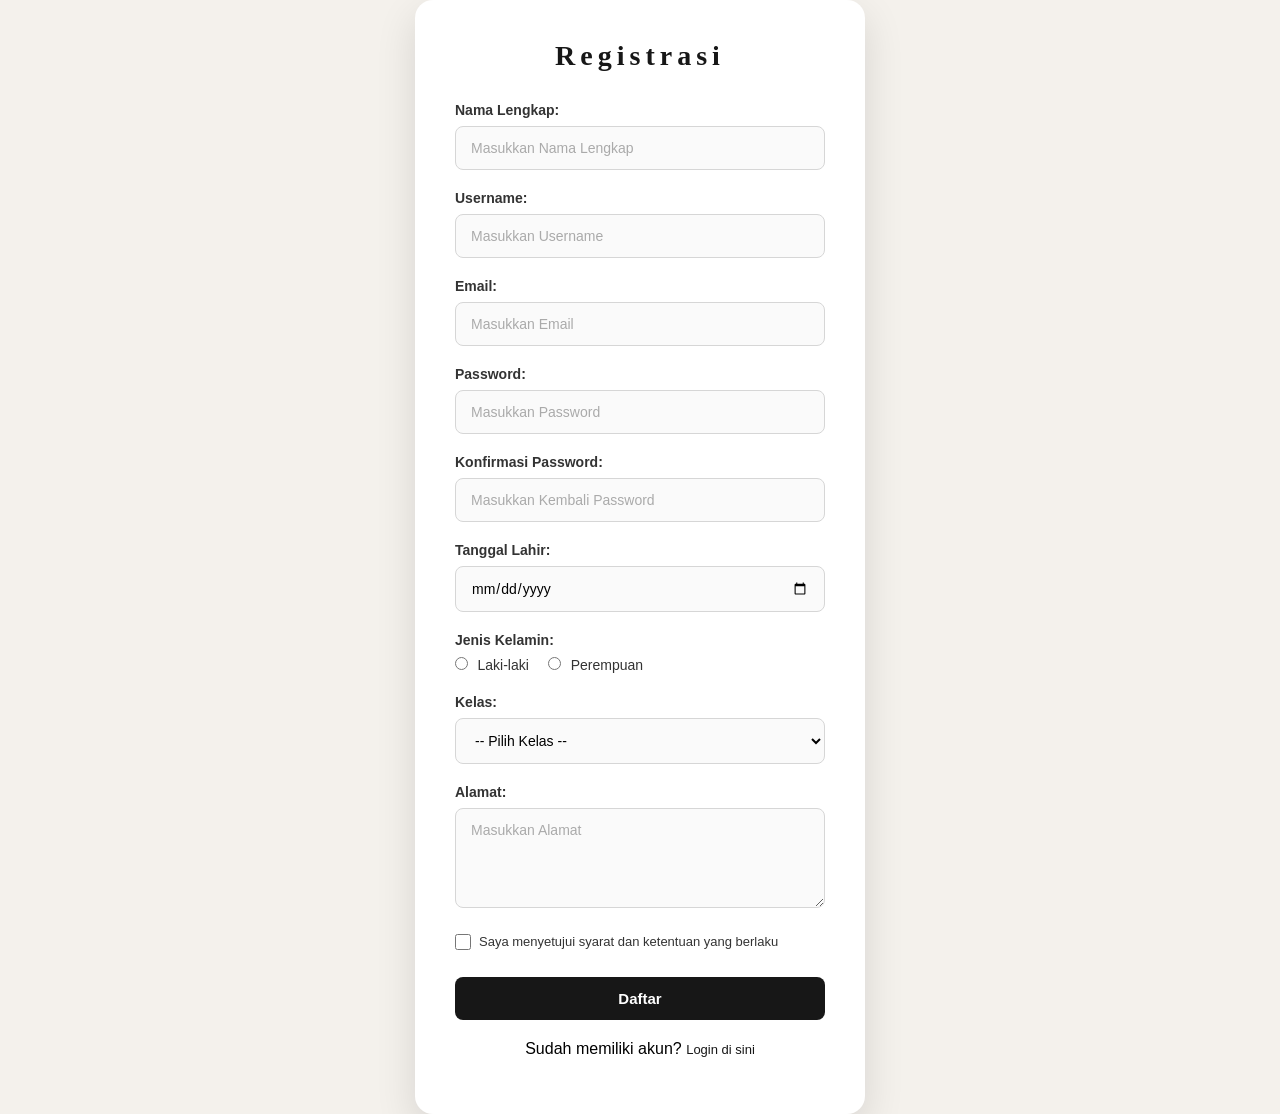
==== register.html @ 626bfd66 "Add register page and update login & register styles" ====
<!DOCTYPE html>
<html lang="en">

<head>
    <meta charset="UTF-8">
    <meta name="viewport" content="width=device-width, initial-scale=1.0">
    <title>Register</title>
    <link rel="stylesheet" href="style.css">
</head>

<body>

    <div class="register-container">

        <h1>Registrasi</h1>

        <form action="#">

            <label for="nama">Nama Lengkap:</label>
            <input type="text" name="nama" id="nama" placeholder="Masukkan Nama Lengkap" required>

            <label for="username">Username:</label>
            <input type="text" name="username" id="username" placeholder="Masukkan Username" required>

            <label for="email">Email:</label>
            <input type="email" id="email" name="email" placeholder="Masukkan Email" required>

            <label for="password">Password:</label>
            <input type="password" id="password" name="password" placeholder="Masukkan Password" required>

            <label for="konfirmasi-password">Konfirmasi Password:</label>
            <input type="password" id="konfirmasi-password" name="konfirmasi-password"
                placeholder="Masukkan Kembali Password">

            <label for="tanggal-lahir">Tanggal Lahir:</label>
            <input type="date" id="tanggal-lahir" name="tanggal-lahir">

            <label>Jenis Kelamin:</label>

            <div class="radio-group">
                <input type="radio" id="laki-laki" name="jenis-kelamin" value="Laki-laki">
                <label for="laki-laki">Laki-laki</label>

                <input type="radio" id="perempuan" name="jenis-kelamin" value="Perempuan">
                <label for="perempuan">Perempuan</label>
            </div>

            <label for="kelas">Kelas:</label>

            <select id="kelas" name="kelas">
                <option value="" disabled selected>
                    -- Pilih Kelas --
                </option>
                <option value="XI PPLG 1">XI PPLG 1</option>
                <option value="XI PPLG 2">XI PPLG 2</option>
                <option value="XI PPLG 3">XI PPLG 3</option>
            </select>

            <label for="alamat">Alamat:</label>

            <textarea id="alamat" name="alamat" placeholder="Masukkan Alamat"></textarea>

            <div class="persetujuan">
                <input type="checkbox" id="setuju" name="setuju">

                <label for="setuju">
                    Saya menyetujui syarat dan ketentuan yang berlaku
                </label>
            </div>

            <button type="submit">Daftar</button>

            <p>
                Sudah memiliki akun?
                <a href="index.html">Login di sini</a>
            </p>

        </form>

    </div>

</body>

</html>
---- style.css ----
/* Mengatur seluruh elemen */
* {
    box-sizing: border-box;
}

/* Tampilan halaman */
body {
    margin: 0;
    min-height: 100vh;

    display: flex;
    justify-content: center;
    align-items: center;

    font-family: Arial, sans-serif;

    background-color: #f4f1ec;
}

/* Kotak Login & Register */
.login-container,
.register-container {
    padding: 40px;

    background-color: #ffffff;

    border-radius: 18px;

    box-shadow: 0 15px 40px rgba(0, 0, 0, 0.12);

    text-align: left;
}

.login-container {
    width: 380px;
}

.register-container {
    width: 450px;
}

/* Judul */
h1 {
    margin: 0;

    text-align: center;

    font-family: "Times New Roman", serif;

    font-size: 28px;

    letter-spacing: 5px;

    color: #171717;
}

.register-container h1 {
    margin-bottom: 30px;
}

/* Logo */
.logo {
    display: block;

    width: 190px;

    margin: 15px auto 10px;

    object-fit: contain;
}

/* Tulisan Welcome */
.welcome {
    margin: 5px 0 30px;

    text-align: center;

    font-size: 14px;

    color: #777;
}

/* Label */
label {
    display: block;

    margin-bottom: 8px;

    font-size: 14px;

    font-weight: bold;

    color: #333;
}

/* Input */
input[type="text"],
input[type="email"],
input[type="password"],
input[type="date"],
select,
textarea {
    width: 100%;

    padding: 13px 15px;

    margin-bottom: 20px;

    border: 1px solid #d6d6d6;

    border-radius: 8px;

    background-color: #fafafa;

    font-size: 14px;

    font-family: Arial, sans-serif;

    outline: none;

    transition: 0.3s;
}

/* Efek ketika input dipilih */
input[type="text"]:focus,
input[type="email"]:focus,
input[type="password"]:focus,
input[type="date"]:focus,
select:focus,
textarea:focus {
    border-color: #222;

    background-color: #ffffff;

    box-shadow: 0 0 0 3px rgba(0, 0, 0, 0.06);
}

/* Placeholder */
input::placeholder,
textarea::placeholder {
    color: #aaa;
}

/* Textarea Alamat */
textarea {
    width: 100%;

    min-height: 100px;

    resize: vertical;
}

/* Radio Group */
.radio-group {
    margin-bottom: 20px;
}

/* Radio Button */
input[type="radio"] {
    width: auto;

    margin: 0 5px 0 0;

    cursor: pointer;
}

/* Label Radio */
.radio-group label {
    display: inline-block;

    margin-right: 15px;

    margin-bottom: 0;

    font-size: 14px;

    font-weight: normal;

    cursor: pointer;
}

/* Checkbox Persetujuan */
.persetujuan {
    display: flex;

    align-items: flex-start;

    gap: 8px;

    margin-bottom: 20px;
}

/* Checkbox */
input[type="checkbox"] {
    width: 16px;

    height: 16px;

    margin: 2px 0 0;

    flex-shrink: 0;

    cursor: pointer;
}

/* Label Checkbox */
.persetujuan label {
    display: inline;

    margin: 0;

    font-size: 13px;

    font-weight: normal;

    line-height: 1.5;

    cursor: pointer;
}

/* Tombol Daftar */
button[type="submit"] {
    width: 100%;

    padding: 13px;

    margin-top: 5px;

    border: none;

    border-radius: 8px;

    background-color: #171717;

    color: white;

    font-size: 15px;

    font-weight: bold;

    cursor: pointer;

    transition: 0.3s;
}

/* Efek hover tombol */
button[type="submit"]:hover {
    background-color: #333;

    transform: translateY(-1px);
}

/* Paragraf */
p {
    text-align: center;

    margin-top: 20px;
}

/* Link */
a {
    color: #171717;

    font-size: 13px;

    text-decoration: none;
}

/* Hover Link */
a:hover {
    text-decoration: underline;
}

/* Register */
.register {
    margin-top: 20px;

    font-size: 13px;

    color: #777;
}

.register a {
    font-weight: bold;
}

/* Responsive Design */
@media (max-width: 600px) {

    .login-container,
    .register-container {
        width: 90%;

        padding: 30px 25px;
    }

    h1 {
        font-size: 24px;
    }

    .logo {
        width: 160px;
    }

    input[type="text"],
    input[type="email"],
    input[type="password"],
    input[type="date"],
    select,
    textarea,
    button[type="submit"] {
        font-size: 16px;
    }
}
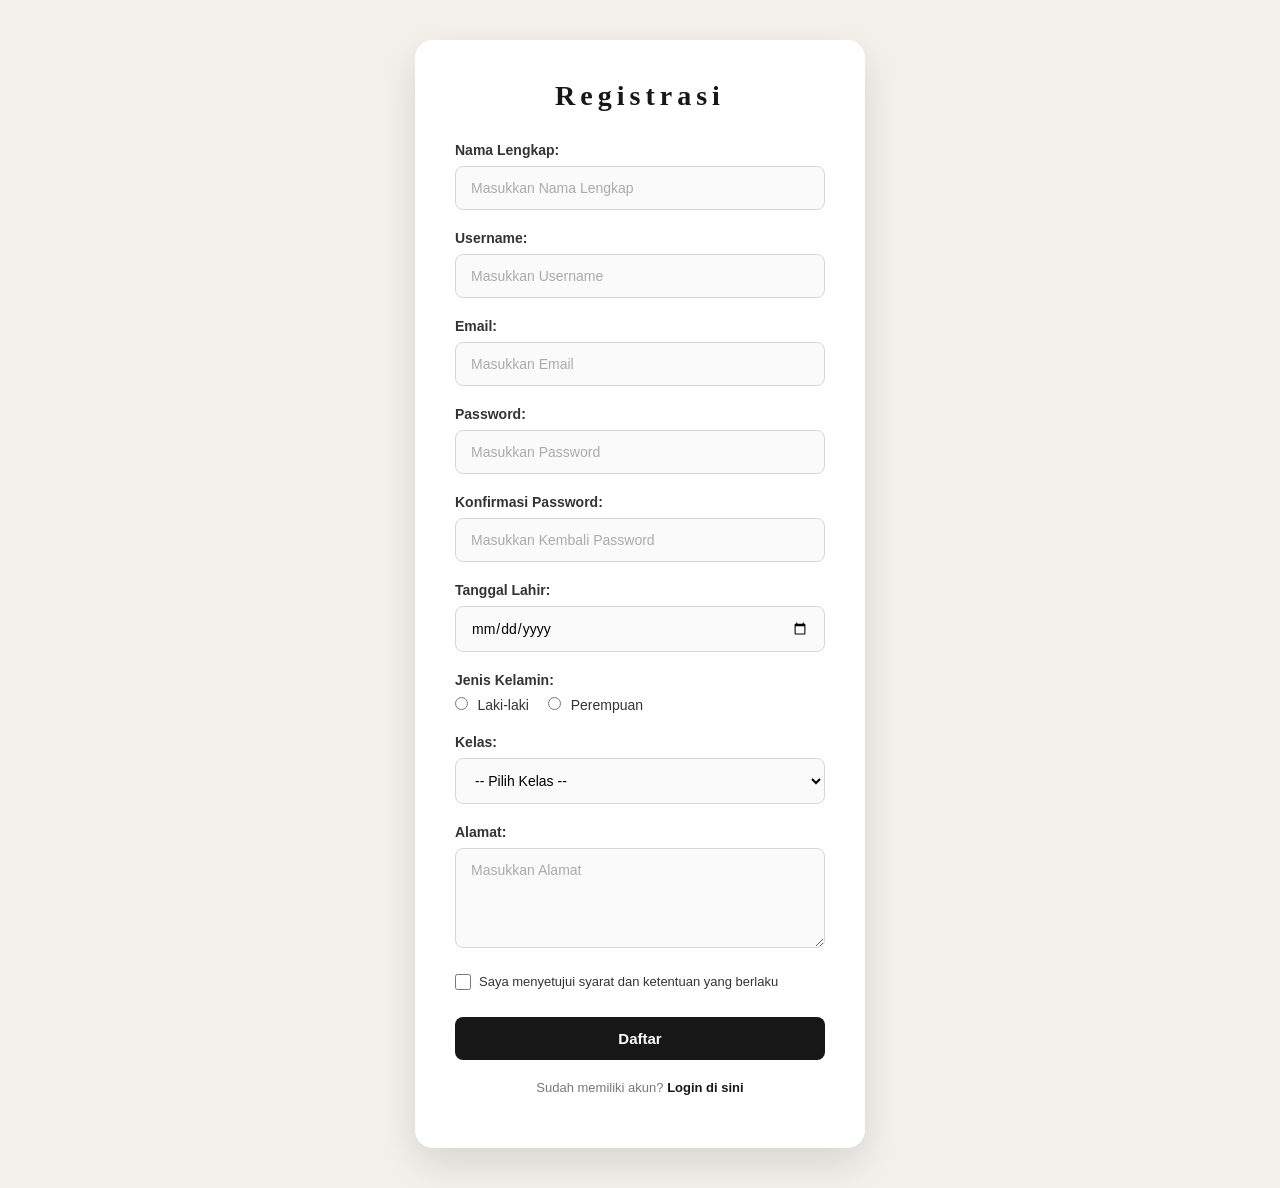
==== commit f6f68bb1: "Fix UI styling for login & register forms and add script.js validation" ====
--- a/register.html
+++ b/register.html
@@ -68,9 +68,9 @@
                 </label>
             </div>
 
-            <button type="submit">Daftar</button>
+            <button type="button" onclick="cekRegister()">Daftar</button>
 
-            <p>
+            <p class="register">
                 Sudah memiliki akun?
                 <a href="index.html">Login di sini</a>
             </p>
@@ -78,7 +78,7 @@
         </form>
 
     </div>
-
+    <script src="script.js"></script>
 </body>
 
 </html>
--- a/style.css
+++ b/style.css
@@ -6,6 +6,7 @@
 /* Tampilan halaman */
 body {
     margin: 0;
+    padding: 40px 20px;
     min-height: 100vh;
 
     display: flex;
@@ -218,8 +219,8 @@
     cursor: pointer;
 }
 
-/* Tombol Daftar */
-button[type="submit"] {
+/* Tombol */
+button {
     width: 100%;
 
     padding: 13px;
@@ -244,7 +245,7 @@
 }
 
 /* Efek hover tombol */
-button[type="submit"]:hover {
+button:hover {
     background-color: #333;
 
     transform: translateY(-1px);
@@ -308,7 +309,7 @@
     input[type="date"],
     select,
     textarea,
-    button[type="submit"] {
+    button {
         font-size: 16px;
     }
 }
